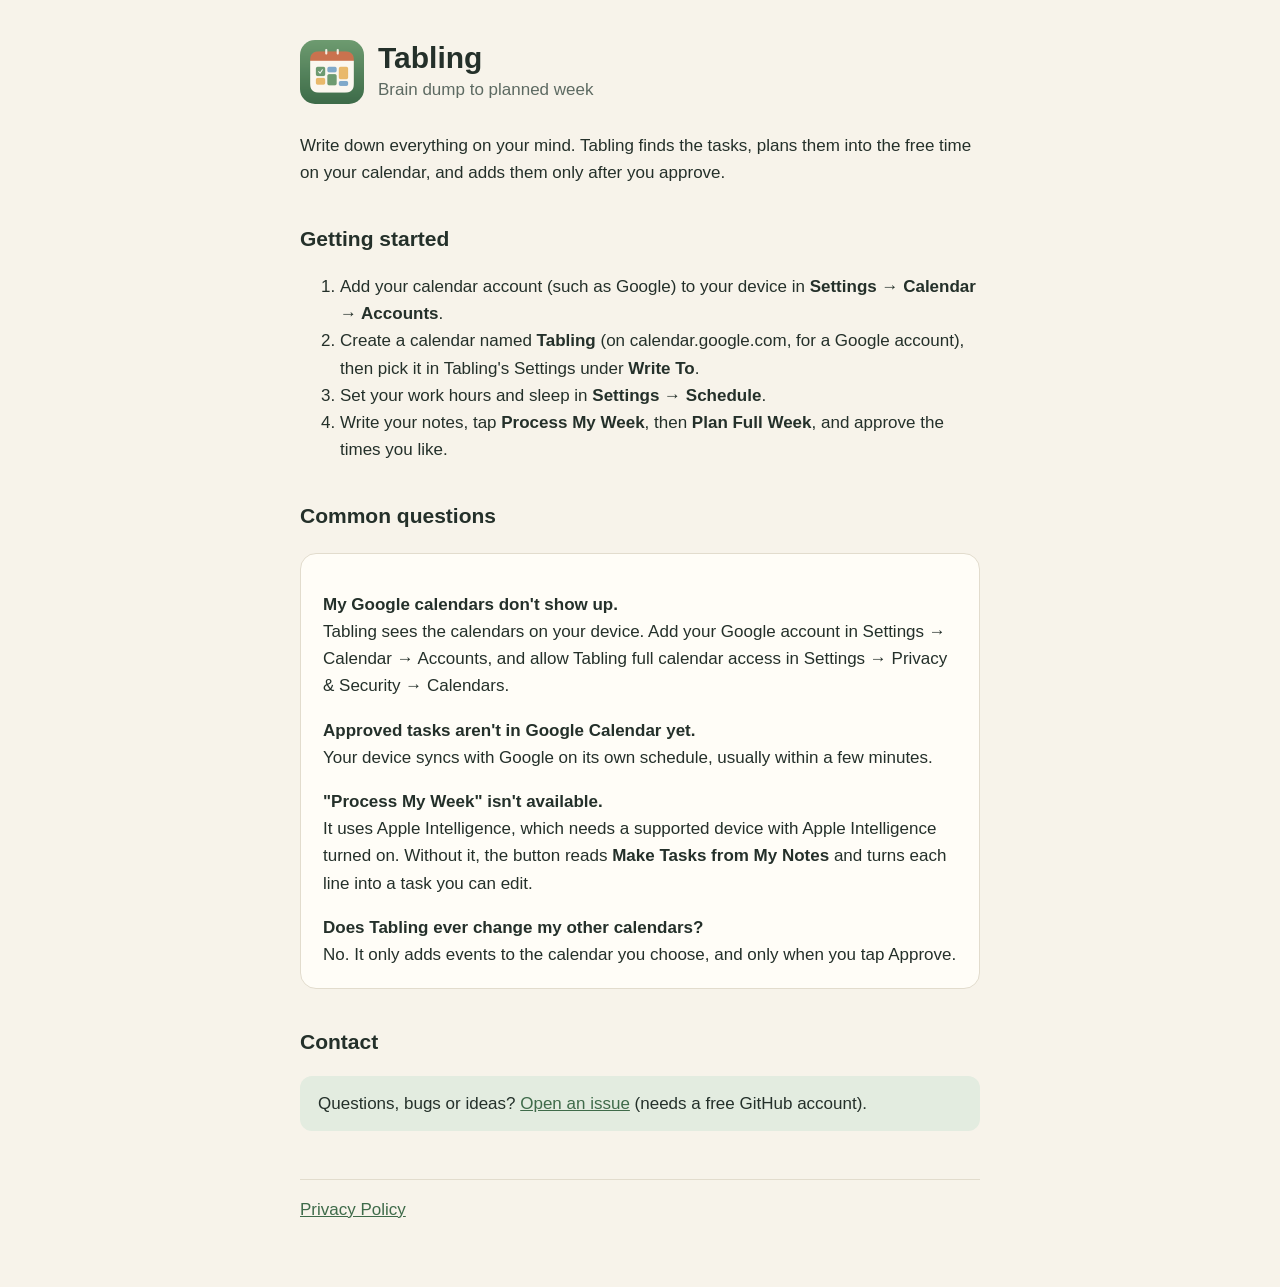
==== index.html @ 17f0ccbb "Support page and privacy policy for Tabling Co-Authored-By: Claude Opus 5.5 <noreply@anthropic.com>" ====
<!doctype html>
<html lang="en">
<head>
  <meta charset="utf-8">
  <meta name="viewport" content="width=device-width, initial-scale=1">
  <title>Tabling Support</title>
  <meta name="description" content="Support for Tabling, the weekly planner that turns a brain dump into a planned week.">
  <link rel="stylesheet" href="style.css">
  <link rel="icon" href="icon.png">
</head>
<body>
<main>
  <header>
    <img src="icon.png" alt="">
    <div>
      <h1>Tabling</h1>
      <p class="muted" style="margin:0">Brain dump to planned week</p>
    </div>
  </header>

  <p>Write down everything on your mind. Tabling finds the tasks, plans them into the free time on your calendar, and adds them only after you approve.</p>

  <h2>Getting started</h2>
  <ol>
    <li>Add your calendar account (such as Google) to your device in <strong>Settings → Calendar → Accounts</strong>.</li>
    <li>Create a calendar named <strong>Tabling</strong> (on calendar.google.com, for a Google account), then pick it in Tabling's Settings under <strong>Write To</strong>.</li>
    <li>Set your work hours and sleep in <strong>Settings → Schedule</strong>.</li>
    <li>Write your notes, tap <strong>Process My Week</strong>, then <strong>Plan Full Week</strong>, and approve the times you like.</li>
  </ol>

  <h2>Common questions</h2>
  <div class="card">
    <p><strong>My Google calendars don't show up.</strong><br>
    Tabling sees the calendars on your device. Add your Google account in Settings → Calendar → Accounts, and allow Tabling full calendar access in Settings → Privacy &amp; Security → Calendars.</p>
    <p><strong>Approved tasks aren't in Google Calendar yet.</strong><br>
    Your device syncs with Google on its own schedule, usually within a few minutes.</p>
    <p><strong>"Process My Week" isn't available.</strong><br>
    It uses Apple Intelligence, which needs a supported device with Apple Intelligence turned on. Without it, the button reads <strong>Make Tasks from My Notes</strong> and turns each line into a task you can edit.</p>
    <p style="margin-bottom:0"><strong>Does Tabling ever change my other calendars?</strong><br>
    No. It only adds events to the calendar you choose, and only when you tap Approve.</p>
  </div>

  <h2>Contact</h2>
  <p class="callout">Questions, bugs or ideas? <a href="https://github.com/Kurtzy32/tabling-site/issues/new">Open an issue</a> (needs a free GitHub account).</p>

  <nav>
    <a href="privacy.html">Privacy Policy</a>
  </nav>
</main>
</body>
</html>
---- style.css ----
:root {
  --bg: #f7f3ea;
  --card: #fffdf7;
  --text: #24302a;
  --muted: #5d6a62;
  --accent: #3f6b4a;
  --accent-soft: #e3ece0;
  --rule: #e2dccd;
}

@media (prefers-color-scheme: dark) {
  :root {
    --bg: #161c18;
    --card: #1f2722;
    --text: #e9efe9;
    --muted: #a7b3ab;
    --accent: #8fc097;
    --accent-soft: #26332a;
    --rule: #33403a;
  }
}

* { box-sizing: border-box; }

body {
  margin: 0;
  background: var(--bg);
  color: var(--text);
  font: 17px/1.6 -apple-system, BlinkMacSystemFont, "SF Pro Text", "Segoe UI", Roboto, sans-serif;
  -webkit-text-size-adjust: 100%;
}

main {
  max-width: 720px;
  margin: 0 auto;
  padding: 40px 20px 64px;
}

header {
  display: flex;
  align-items: center;
  gap: 14px;
  margin-bottom: 28px;
}

header img {
  width: 64px;
  height: 64px;
  border-radius: 15px;
}

header a { color: inherit; text-decoration: none; }

h1 { font-size: 30px; line-height: 1.2; margin: 0; }
h2 { font-size: 21px; margin: 36px 0 8px; }
p, li { color: var(--text); }
.muted { color: var(--muted); }

.card {
  background: var(--card);
  border: 1px solid var(--rule);
  border-radius: 16px;
  padding: 20px 22px;
  margin: 20px 0;
}

.callout {
  background: var(--accent-soft);
  border-radius: 12px;
  padding: 14px 18px;
}

a { color: var(--accent); }

nav {
  margin-top: 48px;
  padding-top: 16px;
  border-top: 1px solid var(--rule);
  display: flex;
  gap: 20px;
  flex-wrap: wrap;
}
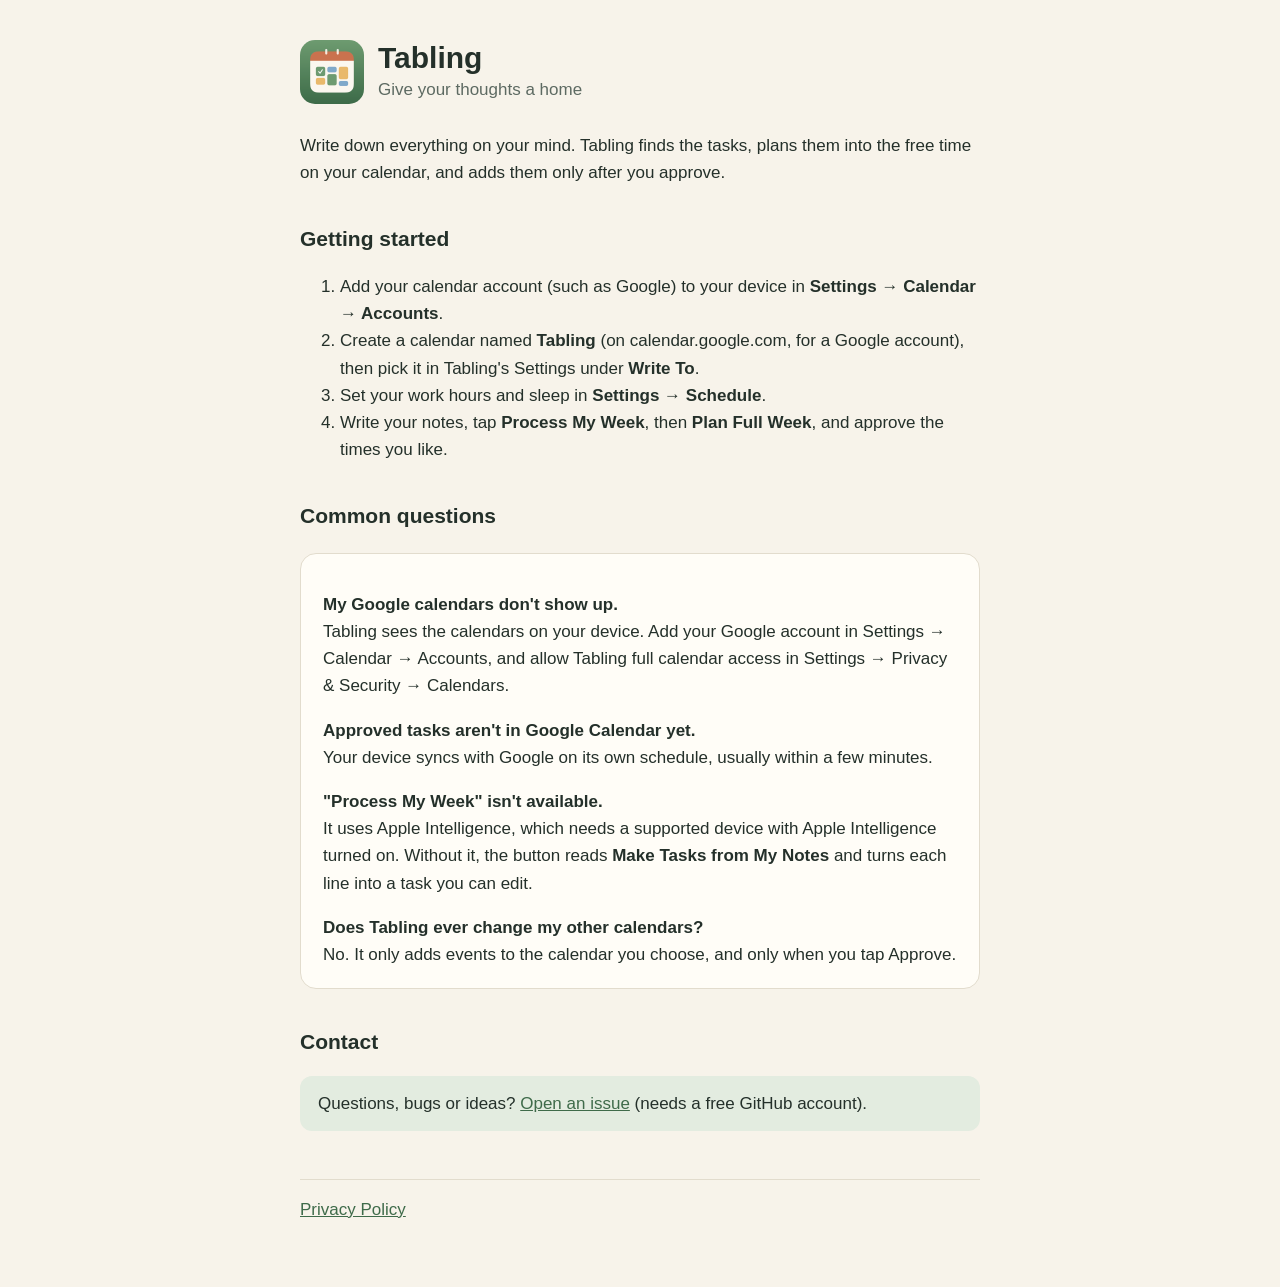
==== commit 57ebd9f0: "Tagline: Give your thoughts a home Co-Authored-By: Claude Opus 5.5 <noreply@anthropic.com>" ====
--- a/index.html
+++ b/index.html
@@ -4,7 +4,7 @@
   <meta charset="utf-8">
   <meta name="viewport" content="width=device-width, initial-scale=1">
   <title>Tabling Support</title>
-  <meta name="description" content="Support for Tabling, the weekly planner that turns a brain dump into a planned week.">
+  <meta name="description" content="Tabling: give your thoughts a home. A weekly planner that turns a brain dump into a planned week.">
   <link rel="stylesheet" href="style.css">
   <link rel="icon" href="icon.png">
 </head>
@@ -14,7 +14,7 @@
     <img src="icon.png" alt="">
     <div>
       <h1>Tabling</h1>
-      <p class="muted" style="margin:0">Brain dump to planned week</p>
+      <p class="muted" style="margin:0">Give your thoughts a home</p>
     </div>
   </header>
 
